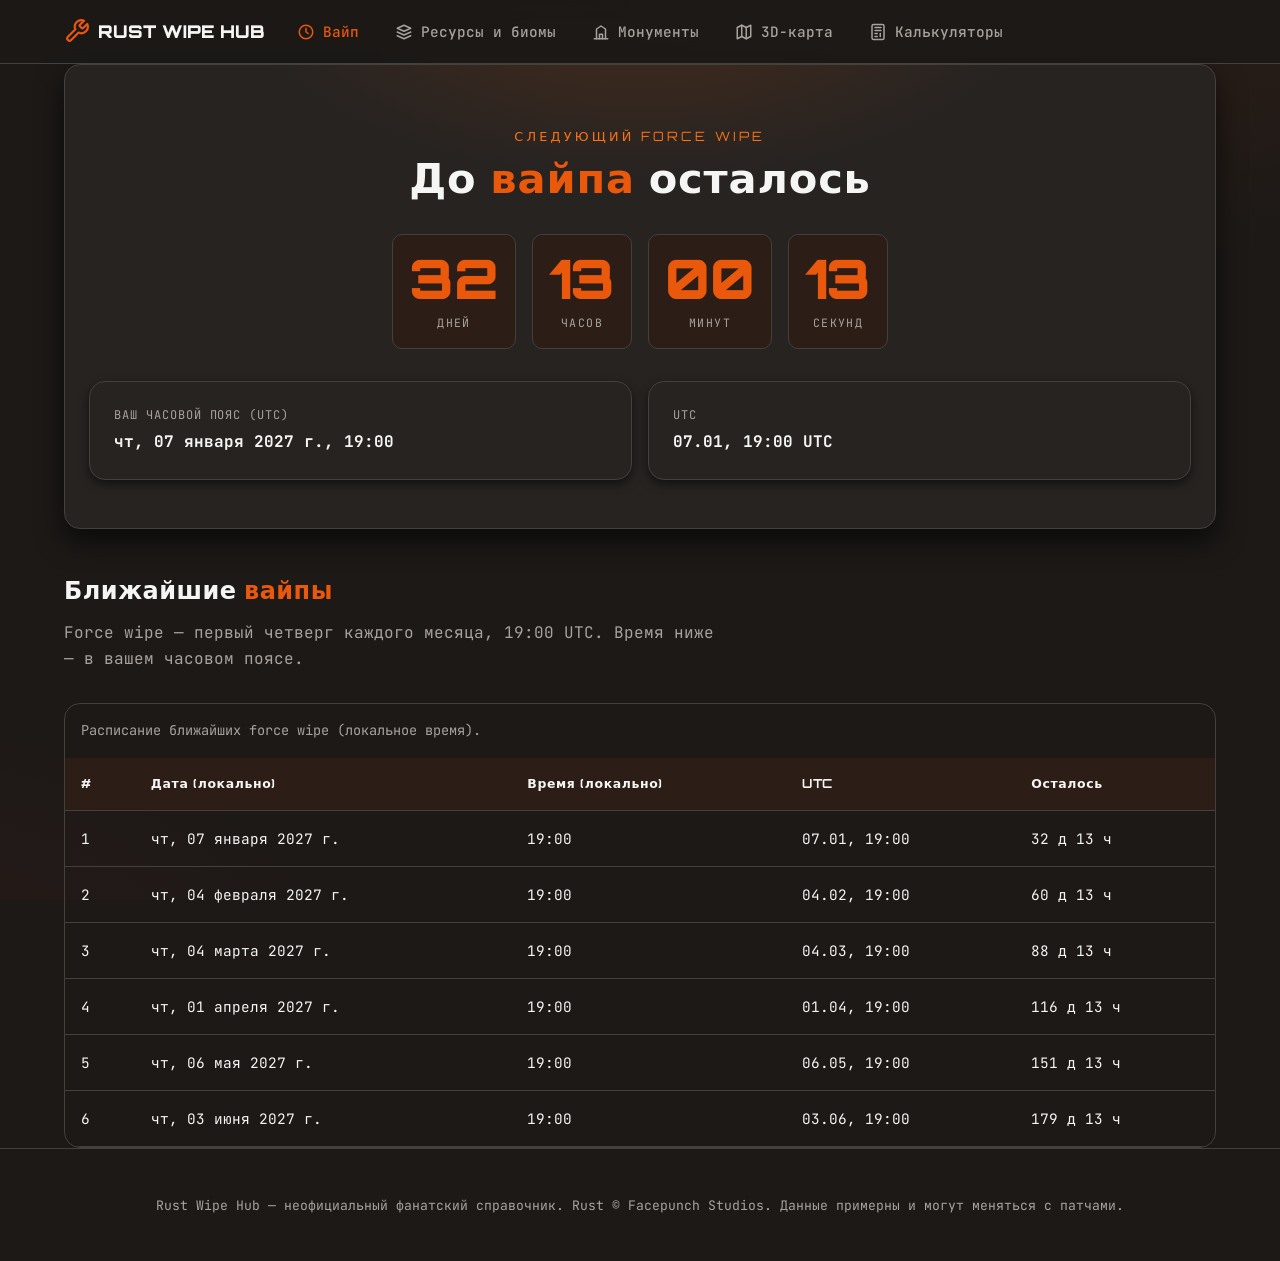
==== index.html @ 8399418b "Add Rust Wipe Hub: tabbed static site (countdown, guides, 3D map, calculators) - Design system gener" ====
<!DOCTYPE html>
<html lang="ru">
<head>
  <meta charset="UTF-8" />
  <!-- Адаптивность: масштаб не отключаем (a11y) -->
  <meta name="viewport" content="width=device-width, initial-scale=1" />
  <title>Rust Wipe Hub — счётчик вайпа, монументы, 3D-карта, калькуляторы</title>
  <meta name="description" content="Хаб по Rust: живой счётчик до force wipe (первый четверг месяца, 19:00 UTC), гайды по биомам и ресурсам, монументы, 3D-карта острова и калькуляторы рейда/апкипа." />

  <link rel="stylesheet" href="style.css" />

  <!-- Three.js для 3D-карты (модульная сборка через importmap) -->
  <script type="importmap">
  {
    "imports": {
      "three": "https://unpkg.com/three@0.160.0/build/three.module.js",
      "three/addons/": "https://unpkg.com/three@0.160.0/examples/jsm/"
    }
  }
  </script>
</head>
<body>
  <!-- Ссылка для клавиатуры: пропустить навигацию -->
  <a class="skip-link" href="#main">Перейти к контенту</a>

  <!-- ============ ШАПКА / ВКЛАДКИ ============ -->
  <header class="nav">
    <div class="container nav__inner">
      <div class="brand">
        <!-- Иконка (inline SVG, не эмодзи): «шестерёнка/наковальня» индустриальный акцент -->
        <svg class="brand__mark" width="26" height="26" viewBox="0 0 24 24" fill="none"
             stroke="currentColor" stroke-width="2" stroke-linecap="round" stroke-linejoin="round" aria-hidden="true">
          <path d="M14.7 6.3a1 1 0 0 0 0 1.4l1.6 1.6a1 1 0 0 0 1.4 0l3.77-3.77a6 6 0 0 1-7.94 7.94l-6.91 6.91a2.12 2.12 0 0 1-3-3l6.91-6.91a6 6 0 0 1 7.94-7.94l-3.76 3.76z"/>
        </svg>
        <span>RUST&nbsp;WIPE&nbsp;HUB</span>
      </div>

      <!-- Вкладки (роль tablist). Активная подсвечивается rust-цветом -->
      <nav aria-label="Основная навигация">
        <ul class="tabs" role="tablist" id="tablist">
          <li role="presentation">
            <button class="tab" role="tab" id="tab-home" aria-controls="panel-home" aria-selected="true" data-tab="home">
              <svg viewBox="0 0 24 24" fill="none" stroke="currentColor" stroke-width="2" stroke-linecap="round" stroke-linejoin="round" aria-hidden="true"><circle cx="12" cy="12" r="9"/><path d="M12 7v5l3 2"/></svg>
              Вайп
            </button>
          </li>
          <li role="presentation">
            <button class="tab" role="tab" id="tab-resources" aria-controls="panel-resources" aria-selected="false" data-tab="resources" tabindex="-1">
              <svg viewBox="0 0 24 24" fill="none" stroke="currentColor" stroke-width="2" stroke-linecap="round" stroke-linejoin="round" aria-hidden="true"><path d="M3 7l9-4 9 4-9 4-9-4z"/><path d="M3 12l9 4 9-4"/><path d="M3 17l9 4 9-4"/></svg>
              Ресурсы и биомы
            </button>
          </li>
          <li role="presentation">
            <button class="tab" role="tab" id="tab-monuments" aria-controls="panel-monuments" aria-selected="false" data-tab="monuments" tabindex="-1">
              <svg viewBox="0 0 24 24" fill="none" stroke="currentColor" stroke-width="2" stroke-linecap="round" stroke-linejoin="round" aria-hidden="true"><path d="M3 21h18"/><path d="M6 21V8l6-4 6 4v13"/><path d="M10 21v-6h4v6"/></svg>
              Монументы
            </button>
          </li>
          <li role="presentation">
            <button class="tab" role="tab" id="tab-map" aria-controls="panel-map" aria-selected="false" data-tab="map" tabindex="-1">
              <svg viewBox="0 0 24 24" fill="none" stroke="currentColor" stroke-width="2" stroke-linecap="round" stroke-linejoin="round" aria-hidden="true"><path d="M9 3 3 6v15l6-3 6 3 6-3V3l-6 3-6-3z"/><path d="M9 3v15"/><path d="M15 6v15"/></svg>
              3D-карта
            </button>
          </li>
          <li role="presentation">
            <button class="tab" role="tab" id="tab-calc" aria-controls="panel-calc" aria-selected="false" data-tab="calc" tabindex="-1">
              <svg viewBox="0 0 24 24" fill="none" stroke="currentColor" stroke-width="2" stroke-linecap="round" stroke-linejoin="round" aria-hidden="true"><rect x="4" y="2" width="16" height="20" rx="2"/><path d="M8 6h8M8 10h8M8 14h3M8 18h3M15 14v4"/></svg>
              Калькуляторы
            </button>
          </li>
        </ul>
      </nav>
    </div>
  </header>

  <main id="main" class="container">

    <!-- ============ 1. ГЛАВНАЯ: СЧЁТЧИК ДО FORCE WIPE ============ -->
    <section class="panel is-active" id="panel-home" role="tabpanel" aria-labelledby="tab-home" tabindex="0">
      <div class="hero" id="hero">
        <p class="hero__eyebrow">Следующий Force Wipe</p>
        <h1 class="hero__title">До <span class="accent">вайпа</span> осталось</h1>

        <!-- Живой таймер: дни/часы/минуты/секунды -->
        <div class="countdown tabular" role="timer" aria-live="off" id="countdown">
          <div class="count-unit"><div class="count-unit__num" id="cd-days">--</div><div class="count-unit__label">дней</div></div>
          <div class="count-unit"><div class="count-unit__num" id="cd-hours">--</div><div class="count-unit__label">часов</div></div>
          <div class="count-unit"><div class="count-unit__num" id="cd-mins">--</div><div class="count-unit__label">минут</div></div>
          <div class="count-unit"><div class="count-unit__num" id="cd-secs">--</div><div class="count-unit__label">секунд</div></div>
        </div>

        <!-- Состояние «вайп идёт» -->
        <div class="wipe-live" id="wipe-live">WIPE IS LIVE</div>

        <!-- Дата следующего вайпа: локально + UTC -->
        <div class="wipe-meta">
          <div class="card">
            <div class="k">Ваш часовой пояс <span id="tz-name"></span></div>
            <div class="v" id="wipe-local">—</div>
          </div>
          <div class="card">
            <div class="k">UTC</div>
            <div class="v tabular" id="wipe-utc">—</div>
          </div>
        </div>
      </div>

      <!-- Таблица ближайших 6 вайпов -->
      <div class="panel__head" style="margin-top: var(--space-2xl)">
        <h2>Ближайшие <span class="accent">вайпы</span></h2>
        <p class="panel__lead">Force wipe — первый четверг каждого месяца, 19:00 UTC. Время ниже — в вашем часовом поясе.</p>
      </div>
      <div class="table-wrap">
        <table>
          <caption>Расписание ближайших force wipe (локальное время).</caption>
          <thead>
            <tr><th scope="col">#</th><th scope="col">Дата (локально)</th><th scope="col">Время (локально)</th><th scope="col">UTC</th><th scope="col">Осталось</th></tr>
          </thead>
          <tbody id="wipe-table"><!-- заполняется из script.js --></tbody>
        </table>
      </div>
    </section>

    <!-- ============ 2. РЕСУРСЫ И БИОМЫ ============ -->
    <section class="panel" id="panel-resources" role="tabpanel" aria-labelledby="tab-resources" tabindex="0" hidden>
      <div class="panel__head">
        <h2>Ресурсы и <span class="accent">биомы</span></h2>
        <p class="panel__lead">Где что фармить и чем отличаются биомы. Руда (камень/металл/сера) есть во всех биомах — разница в климате, еде и опасностях.</p>
      </div>

      <div class="disclaimer" role="note">
        <svg width="18" height="18" viewBox="0 0 24 24" fill="none" stroke="currentColor" stroke-width="2" stroke-linecap="round" stroke-linejoin="round" aria-hidden="true"><circle cx="12" cy="12" r="10"/><path d="M12 8v5M12 16h.01"/></svg>
        <span>Игровые данные вынесены в <code>data.js</code> — их легко проверить и поправить в одном месте.</span>
      </div>

      <h3>Биомы</h3>
      <div class="grid grid--auto" id="biomes-grid"><!-- карточки биомов --></div>

      <h3 style="margin-top: var(--space-2xl)">Ресурсы: где искать</h3>
      <div class="table-wrap">
        <table>
          <caption>Ключевые ресурсы и способы добычи.</caption>
          <thead>
            <tr><th scope="col">Ресурс</th><th scope="col">Как добыть</th><th scope="col">Где искать</th><th scope="col">Совет</th></tr>
          </thead>
          <tbody id="resources-table"></tbody>
        </table>
      </div>
    </section>

    <!-- ============ 3. МОНУМЕНТЫ ============ -->
    <section class="panel" id="panel-monuments" role="tabpanel" aria-labelledby="tab-monuments" tabindex="0" hidden>
      <div class="panel__head">
        <h2><span class="accent">Монументы</span></h2>
        <p class="panel__lead">Уровень сложности, радиация, нужные карты доступа и лут. Фильтруйте по сложности.</p>
      </div>

      <!-- Фильтр по сложности (tier) -->
      <div class="filter" role="group" aria-label="Фильтр монументов по сложности" style="display:flex; gap:var(--space-sm); flex-wrap:wrap; margin-bottom:var(--space-lg)">
        <button class="btn btn-ghost" data-tier="all" aria-pressed="true">Все</button>
        <button class="btn btn-ghost" data-tier="0" aria-pressed="false">Сейф-зоны</button>
        <button class="btn btn-ghost" data-tier="1" aria-pressed="false">Tier 1 · зелёные</button>
        <button class="btn btn-ghost" data-tier="2" aria-pressed="false">Tier 2 · синие</button>
        <button class="btn btn-ghost" data-tier="3" aria-pressed="false">Tier 3 · красные</button>
      </div>

      <div class="grid grid--auto" id="monuments-grid"></div>
    </section>

    <!-- ============ 4. 3D-КАРТА ============ -->
    <section class="panel" id="panel-map" role="tabpanel" aria-labelledby="tab-map" tabindex="0" hidden>
      <div class="panel__head">
        <h2>3D-<span class="accent">карта</span> острова</h2>
        <p class="panel__lead">Стилизованный 3D-рельеф. Вращайте мышью/пальцем, зум колесом/щипком (OrbitControls). Это визуальная заглушка — ниже описано, как подключить реальную карту по сиду.</p>
      </div>

      <div class="map-stage" id="map-stage">
        <!-- Fallback, если WebGL недоступен -->
        <div class="map-fallback" id="map-fallback">
          <div>
            <p><strong>3D-карта недоступна.</strong></p>
            <p>Ваш браузер не поддерживает WebGL или он отключён.</p>
          </div>
        </div>
        <div class="map-hint" id="map-hint">Загрузка 3D-сцены…</div>
      </div>
    </section>

    <!-- ============ 5. КАЛЬКУЛЯТОРЫ ============ -->
    <section class="panel" id="panel-calc" role="tabpanel" aria-labelledby="tab-calc" tabindex="0" hidden>
      <div class="panel__head">
        <h2><span class="accent">Калькуляторы</span></h2>
        <p class="panel__lead">Рейд (сера/взрывчатка на постройки) и апкип (расход ресурсов на Tool Cupboard). Данные редактируются в объекте внутри <code>script.js</code>.</p>
      </div>

      <div class="disclaimer" role="note">
        <svg width="18" height="18" viewBox="0 0 24 24" fill="none" stroke="currentColor" stroke-width="2" stroke-linecap="round" stroke-linejoin="round" aria-hidden="true"><circle cx="12" cy="12" r="10"/><path d="M12 8v5M12 16h.01"/></svg>
        <span>Цифры расхода — примерные (баланс Rust меняется). Проверьте перед вайпом и поправьте объект <code>RAID_DATA</code> / <code>UPKEEP_DATA</code>.</span>
      </div>

      <div class="grid grid--2">
        <!-- Калькулятор рейда -->
        <div class="card">
          <h3>Калькулятор рейда</h3>
          <div class="field">
            <label for="raid-target">Что ломаем</label>
            <select class="input" id="raid-target"></select>
            <span class="hint" id="raid-hp"></span>
          </div>
          <div class="field">
            <label for="raid-tool">Чем</label>
            <select class="input" id="raid-tool"></select>
          </div>
          <div class="field">
            <label for="raid-count">Сколько объектов</label>
            <input class="input tabular" id="raid-count" type="number" inputmode="numeric" min="1" value="1" />
          </div>
          <div class="calc-result" id="raid-result" aria-live="polite"></div>
        </div>

        <!-- Калькулятор апкипа -->
        <div class="card">
          <h3>Калькулятор апкипа (в сутки)</h3>
          <p class="hint" style="margin-top:0">Укажите, из чего построена база (кол-во «квадратов» стен/фундамента по материалу). Апкип — примерный расход в сутки на TC.</p>
          <div class="field">
            <label for="up-material">Материал</label>
            <select class="input" id="up-material"></select>
          </div>
          <div class="field">
            <label for="up-blocks">Кол-во построек (building blocks)</label>
            <input class="input tabular" id="up-blocks" type="number" inputmode="numeric" min="1" value="20" />
          </div>
          <div class="calc-result" id="up-result" aria-live="polite"></div>
        </div>
      </div>
    </section>

  </main>

  <footer class="footer">
    <div class="container">
      <p>Rust Wipe Hub — неофициальный фанатский справочник. Rust © Facepunch Studios. Данные примерны и могут меняться с патчами.</p>
    </div>
  </footer>

  <!-- Данные ПЕРЕД логикой -->
  <script src="data.js"></script>
  <!-- Логика приложения (модуль — нужен для import Three.js) -->
  <script type="module" src="script.js"></script>
</body>
</html>
---- style.css ----
/* =============================================================================
   style.css — Rust Wipe Hub
   -----------------------------------------------------------------------------
   Дизайн-токены строго по design-system/rust-wipe-hub/MASTER.md.
   Никаких «сырых» hex в разметке — только переменные ниже.
   Палитра: «Operation orange on dark» (тёплый уголь + рыжая ржавчина + огонь).
============================================================================= */

/* Шрифты: Orbitron (заголовки/HUD) + JetBrains Mono (текст/данные/таймеры) */
@import url('https://fonts.googleapis.com/css2?family=JetBrains+Mono:wght@400;500;700&family=Orbitron:wght@700;900&display=swap');

/* ---------- ТОКЕНЫ (единый источник правды) ---------- */
:root {
  /* Цвета — основа */
  --color-primary:       #EA580C; /* рыжая ржавчина */
  --color-primary-hover: #C2410C;
  --color-on-primary:    #FFFFFF;
  --color-secondary:     #F97316; /* тлеющий оранжевый */
  --color-accent:        #DC2626; /* огонь/опасность (рейд, вайп) */

  --color-bg:            #1C1917; /* тёплый почти-чёрный */
  --color-surface:       #262321; /* карточки/панели */
  --color-surface-2:     #2E2A27; /* приподнятая поверхность/hover */
  --color-fg:            #F5F5F4; /* основной текст (~15:1) */
  --color-muted:         #2C1E16; /* тёплая подложка */
  --color-fg-muted:      #A8A29E; /* вторичный текст (~5:1) */
  --color-border:        #44403C; /* видимая граница в тёмной теме */
  --color-ring:          #F97316; /* фокус */
  --color-destructive:   #DC2626;

  /* Семантические цвета уровней (карты доступа / радиация) —
     смысл ВСЕГДА дублируется текстом/иконкой, не только цветом */
  --color-tier-green: #22C55E; /* зелёная карта / tier 1 / безопасно */
  --color-tier-blue:  #3B82F6; /* синяя карта / tier 2 */
  --color-tier-red:   #EF4444; /* красная карта / tier 3 / высокая радиация */
  --color-tier-safe:  #A8A29E; /* сейф-зона / нейтрально */

  /* Отступы (ритм 4/8px) */
  --space-xs: 4px;
  --space-sm: 8px;
  --space-md: 16px;
  --space-lg: 24px;
  --space-xl: 32px;
  --space-2xl: 48px;
  --space-3xl: 64px;

  /* Радиусы */
  --radius-sm: 6px;
  --radius-md: 10px;
  --radius-lg: 16px;

  /* Тени (глубже альфа под тёмную тему) */
  --shadow-sm: 0 1px 2px rgba(0,0,0,0.4);
  --shadow-md: 0 4px 10px rgba(0,0,0,0.5);
  --shadow-lg: 0 12px 28px rgba(0,0,0,0.6);
  --shadow-glow: 0 0 0 1px rgba(234,88,12,0.4), 0 8px 24px rgba(234,88,12,0.15);

  /* Типографика */
  --font-display: 'Orbitron', system-ui, sans-serif;
  --font-body: 'JetBrains Mono', ui-monospace, 'SFMono-Regular', monospace;

  /* Высота фиксированной шапки — для отступов якорей/контента */
  --nav-h: 64px;
}

/* ---------- БАЗА ---------- */
*, *::before, *::after { box-sizing: border-box; }

html { scroll-behavior: smooth; }

body {
  margin: 0;
  background: var(--color-bg);
  /* лёгкая индустриальная текстура — радиальные «искры» ржавчины */
  background-image:
    radial-gradient(1200px 600px at 80% -10%, rgba(234,88,12,0.10), transparent 60%),
    radial-gradient(900px 500px at -10% 110%, rgba(220,38,38,0.06), transparent 60%);
  background-attachment: fixed;
  color: var(--color-fg);
  font-family: var(--font-body);
  font-size: 16px;
  line-height: 1.6;
  -webkit-font-smoothing: antialiased;
}

h1, h2, h3, .display {
  font-family: var(--font-display);
  letter-spacing: 0.02em;
  line-height: 1.15;
  margin: 0 0 var(--space-md);
}

a { color: var(--color-secondary); text-decoration: none; }
a:hover { text-decoration: underline; }

/* Цифры-моноширинные для таблиц/таймеров (без «дёрганья» раскладки) */
.tabular { font-variant-numeric: tabular-nums; }

/* Служебное: скрыто визуально, доступно скринридеру */
.sr-only {
  position: absolute; width: 1px; height: 1px; padding: 0; margin: -1px;
  overflow: hidden; clip: rect(0,0,0,0); white-space: nowrap; border: 0;
}

/* Ссылка «перейти к контенту» для клавиатуры */
.skip-link {
  position: absolute; left: var(--space-md); top: -60px;
  background: var(--color-primary); color: var(--color-on-primary);
  padding: var(--space-sm) var(--space-md); border-radius: var(--radius-md);
  z-index: 1000; transition: top 150ms ease;
}
.skip-link:focus { top: var(--space-md); }

/* Единый видимый фокус для клавиатуры */
:focus-visible {
  outline: 3px solid var(--color-ring);
  outline-offset: 2px;
  border-radius: var(--radius-sm);
}

/* ---------- КОНТЕЙНЕР ---------- */
.container {
  width: 100%;
  max-width: 1200px;
  margin: 0 auto;
  padding: 0 var(--space-lg);
}

/* ---------- ШАПКА / ВКЛАДКИ ---------- */
.nav {
  position: sticky; top: 0; z-index: 40;
  height: var(--nav-h);
  background: rgba(28,25,23,0.85);
  backdrop-filter: blur(10px);
  border-bottom: 1px solid var(--color-border);
}
.nav__inner {
  height: 100%;
  display: flex; align-items: center; gap: var(--space-md);
  justify-content: space-between;
}
.brand {
  display: flex; align-items: center; gap: var(--space-sm);
  font-family: var(--font-display); font-weight: 900;
  font-size: 1.1rem; color: var(--color-fg); white-space: nowrap;
  flex: 0 0 auto; /* бренд не сжимается */
}
/* Обёртка навигации должна уметь сжиматься, иначе список вкладок распирает страницу */
.nav__inner > nav { min-width: 0; flex: 1 1 auto; }
.brand__mark { color: var(--color-primary); flex: 0 0 auto; }

/* Список вкладок */
.tabs {
  display: flex; align-items: center; gap: var(--space-xs);
  list-style: none; margin: 0; padding: 0;
  overflow-x: auto; /* на узких экранах горизонтальная прокрутка ВКЛАДОК (не контента) */
  scrollbar-width: thin;
}
.tab {
  appearance: none; background: transparent; border: 0;
  color: var(--color-fg-muted);
  font-family: var(--font-body); font-weight: 500; font-size: 0.9rem;
  padding: var(--space-sm) var(--space-md);
  border-radius: var(--radius-md);
  cursor: pointer; white-space: nowrap;
  display: inline-flex; align-items: center; gap: var(--space-sm);
  min-height: 44px; /* touch target */
  transition: color 200ms ease, background 200ms ease;
  position: relative;
}
.tab:hover { color: var(--color-fg); background: var(--color-surface); }
.tab[aria-selected="true"] { color: var(--color-primary); }
.tab[aria-selected="true"]::after {
  content: ""; position: absolute; left: var(--space-md); right: var(--space-md);
  bottom: -2px; height: 2px; background: var(--color-primary); border-radius: 2px;
}
.tab svg { width: 18px; height: 18px; flex: 0 0 auto; }

/* Мобильная кнопка-«бургер» скрыта на десктопе */
.nav__toggle { display: none; }

/* ---------- СЕКЦИИ / ВКЛАДКИ-КОНТЕНТ ---------- */
main { padding: var(--space-2xl) 0 var(--space-3xl); }
.panel { display: none; animation: fade-in 250ms ease both; }
.panel.is-active { display: block; }
.panel__head { margin-bottom: var(--space-xl); }
.panel__head h2 { color: var(--color-fg); }
.panel__head h2 .accent { color: var(--color-primary); }
.panel__lead { color: var(--color-fg-muted); max-width: 65ch; margin: 0; }

@keyframes fade-in { from { opacity: 0; transform: translateY(8px); } to { opacity: 1; transform: none; } }

/* ---------- КАРТОЧКИ ---------- */
.card {
  background: var(--color-surface);
  border: 1px solid var(--color-border);
  border-radius: var(--radius-lg);
  padding: var(--space-lg);
  box-shadow: var(--shadow-md);
  transition: border-color 200ms ease, box-shadow 200ms ease;
}
.card:hover { border-color: var(--color-primary); box-shadow: var(--shadow-lg); }

.grid { display: grid; gap: var(--space-lg); }
.grid--2 { grid-template-columns: repeat(2, 1fr); }
.grid--3 { grid-template-columns: repeat(3, 1fr); }
.grid--auto { grid-template-columns: repeat(auto-fill, minmax(280px, 1fr)); }

/* ---------- КНОПКИ ---------- */
.btn {
  appearance: none; cursor: pointer;
  font-family: var(--font-body); font-weight: 700; font-size: 0.95rem;
  padding: 12px 24px; border-radius: var(--radius-md);
  border: 1px solid transparent; min-height: 44px;
  display: inline-flex; align-items: center; gap: var(--space-sm);
  transition: background 200ms ease, box-shadow 200ms ease, border-color 200ms ease, color 200ms ease;
}
.btn-primary { background: var(--color-primary); color: var(--color-on-primary); }
.btn-primary:hover { background: var(--color-primary-hover); box-shadow: var(--shadow-glow); }
.btn-ghost { background: transparent; color: var(--color-fg); border-color: var(--color-border); }
.btn-ghost:hover { border-color: var(--color-primary); color: var(--color-primary); }
.btn[aria-pressed="true"] { background: var(--color-primary); color: var(--color-on-primary); border-color: var(--color-primary); }

/* ---------- ЗНАЧКИ (badges) ---------- */
.badge {
  display: inline-flex; align-items: center; gap: 6px;
  font-size: 0.72rem; font-weight: 700; letter-spacing: 0.03em;
  padding: 4px 10px; border-radius: 999px;
  border: 1px solid var(--color-border); color: var(--color-fg);
  background: var(--color-muted); white-space: nowrap;
}
.badge .dot { width: 8px; height: 8px; border-radius: 50%; flex: 0 0 auto; }
.badge--green { border-color: var(--color-tier-green); }
.badge--green .dot { background: var(--color-tier-green); }
.badge--blue  { border-color: var(--color-tier-blue); }
.badge--blue  .dot { background: var(--color-tier-blue); }
.badge--red   { border-color: var(--color-tier-red); }
.badge--red   .dot { background: var(--color-tier-red); }
.badge--safe  { border-color: var(--color-tier-safe); }
.badge--safe  .dot { background: var(--color-tier-safe); }

/* ---------- ТАБЛИЦЫ ---------- */
.table-wrap { overflow-x: auto; border: 1px solid var(--color-border); border-radius: var(--radius-lg); }
table { width: 100%; border-collapse: collapse; min-width: 520px; }
caption { text-align: left; color: var(--color-fg-muted); padding: var(--space-md); font-size: 0.85rem; }
th, td { text-align: left; padding: var(--space-md); border-bottom: 1px solid var(--color-border); font-size: 0.9rem; }
thead th { background: var(--color-muted); color: var(--color-fg); position: sticky; top: 0; font-family: var(--font-display); font-size: 0.78rem; letter-spacing: 0.05em; }
tbody tr:hover { background: var(--color-surface-2); }
td strong { color: var(--color-fg); }

/* ---------- ГЛАВНАЯ: ТАЙМЕР ---------- */
.hero {
  text-align: center;
  padding: var(--space-2xl) var(--space-lg);
  border: 1px solid var(--color-border);
  border-radius: var(--radius-lg);
  background:
    radial-gradient(600px 300px at 50% -20%, rgba(234,88,12,0.18), transparent 70%),
    var(--color-surface);
  box-shadow: var(--shadow-lg);
}
.hero__eyebrow {
  color: var(--color-secondary); font-family: var(--font-display);
  font-size: 0.8rem; letter-spacing: 0.25em; text-transform: uppercase;
  margin-bottom: var(--space-sm);
}
.hero__title { font-size: clamp(1.6rem, 4vw, 2.6rem); color: var(--color-fg); }
.hero__title .accent { color: var(--color-primary); }

.countdown {
  display: flex; justify-content: center; gap: var(--space-md);
  flex-wrap: wrap; margin: var(--space-xl) 0;
}
.count-unit {
  min-width: 96px;
  background: var(--color-muted);
  border: 1px solid var(--color-border);
  border-radius: var(--radius-md);
  padding: var(--space-md);
}
.count-unit__num {
  font-family: var(--font-display); font-weight: 900;
  font-size: clamp(2rem, 7vw, 3.4rem); color: var(--color-primary);
  line-height: 1;
}
.count-unit__label {
  color: var(--color-fg-muted); font-size: 0.72rem;
  letter-spacing: 0.12em; text-transform: uppercase; margin-top: var(--space-sm);
}

/* Состояние «ВАЙП ИДЁТ» */
.hero.is-live { border-color: var(--color-accent); }
.wipe-live {
  display: none;
  font-family: var(--font-display); font-weight: 900;
  font-size: clamp(1.8rem, 6vw, 3rem);
  color: var(--color-accent);
  margin: var(--space-xl) 0;
  animation: pulse 1.2s ease-in-out infinite;
}
.hero.is-live .wipe-live { display: block; }
.hero.is-live .countdown { display: none; }
@keyframes pulse { 0%,100% { opacity: 1; } 50% { opacity: 0.45; } }

.wipe-meta {
  display: grid; grid-template-columns: repeat(2, 1fr);
  gap: var(--space-md); margin-top: var(--space-lg);
}
.wipe-meta .card { text-align: left; }
.wipe-meta .k { color: var(--color-fg-muted); font-size: 0.75rem; letter-spacing: 0.08em; text-transform: uppercase; }
.wipe-meta .v { color: var(--color-fg); font-weight: 700; margin-top: var(--space-xs); }

/* ---------- 3D-КАРТА ---------- */
.map-stage {
  position: relative;
  width: 100%; height: 520px;
  border: 1px solid var(--color-border);
  border-radius: var(--radius-lg);
  overflow: hidden;
  background: var(--color-surface);
}
.map-stage canvas { display: block; width: 100%; height: 100%; }
.map-hint {
  position: absolute; left: var(--space-md); bottom: var(--space-md);
  background: rgba(28,25,23,0.8); border: 1px solid var(--color-border);
  color: var(--color-fg-muted); font-size: 0.78rem;
  padding: var(--space-sm) var(--space-md); border-radius: var(--radius-md);
  backdrop-filter: blur(6px); max-width: 60%;
}
.map-fallback {
  position: absolute; inset: 0; display: none;
  align-items: center; justify-content: center; text-align: center;
  padding: var(--space-xl); color: var(--color-fg-muted);
}
.map-stage.is-fallback .map-fallback { display: flex; }

/* ---------- ФОРМЫ / КАЛЬКУЛЯТОРЫ ---------- */
.field { display: flex; flex-direction: column; gap: var(--space-sm); margin-bottom: var(--space-md); }
.field label { color: var(--color-fg); font-weight: 500; font-size: 0.9rem; }
.field .hint { color: var(--color-fg-muted); font-size: 0.78rem; }
.input, select.input {
  background: var(--color-muted); color: var(--color-fg);
  padding: 12px 16px; border: 1px solid var(--color-border);
  border-radius: var(--radius-md); font-size: 16px; font-family: var(--font-body);
  min-height: 44px; width: 100%;
}
.input:focus-visible, select.input:focus-visible {
  border-color: var(--color-primary); outline: none; box-shadow: 0 0 0 3px var(--color-ring);
}

.calc-result {
  margin-top: var(--space-md);
  background: var(--color-muted);
  border: 1px dashed var(--color-border);
  border-radius: var(--radius-md);
  padding: var(--space-md);
}
.calc-result .row { display: flex; justify-content: space-between; gap: var(--space-md); padding: 6px 0; border-bottom: 1px solid var(--color-border); }
.calc-result .row:last-child { border-bottom: 0; }
.calc-result .row .num { color: var(--color-primary); font-weight: 700; }

.disclaimer {
  display: flex; gap: var(--space-sm); align-items: flex-start;
  background: var(--color-muted); border: 1px solid var(--color-border);
  border-left: 3px solid var(--color-secondary);
  color: var(--color-fg-muted); font-size: 0.82rem;
  padding: var(--space-md); border-radius: var(--radius-md);
  margin-bottom: var(--space-lg);
}
.disclaimer svg { color: var(--color-secondary); flex: 0 0 auto; margin-top: 2px; }

/* ---------- ПОДВАЛ ---------- */
.footer {
  border-top: 1px solid var(--color-border);
  color: var(--color-fg-muted); font-size: 0.82rem;
  padding: var(--space-xl) 0; text-align: center;
}

/* ---------- АДАПТИВ ---------- */
@media (max-width: 900px) {
  .grid--3 { grid-template-columns: repeat(2, 1fr); }
}
@media (max-width: 640px) {
  .container { padding: 0 var(--space-md); }
  .grid--2, .grid--3 { grid-template-columns: 1fr; }
  .wipe-meta { grid-template-columns: 1fr; }
  main { padding: var(--space-xl) 0 var(--space-2xl); }
  .map-stage { height: 380px; }
  .map-hint { max-width: 85%; }
}

/* ---------- УВАЖЕНИЕ К prefers-reduced-motion ---------- */
@media (prefers-reduced-motion: reduce) {
  *, *::before, *::after { animation-duration: 0.001ms !important; animation-iteration-count: 1 !important; transition-duration: 0.001ms !important; scroll-behavior: auto !important; }
}
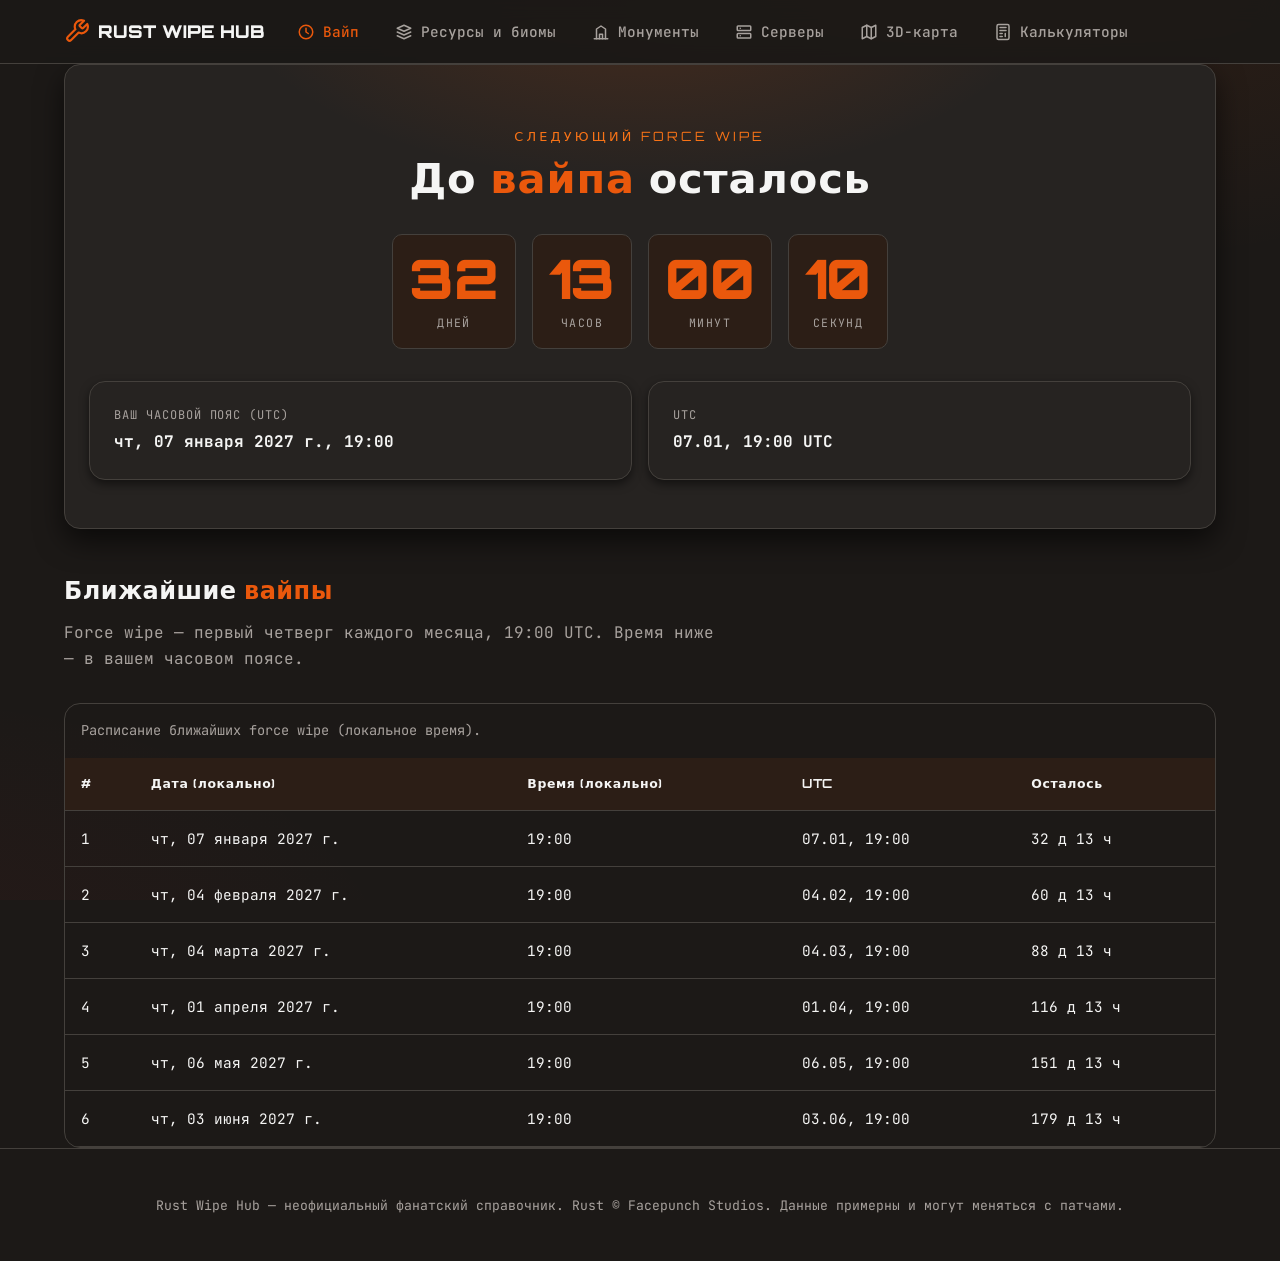
==== commit bb979e22: "Add Servers tab: Rust server types (official/community/modded, modes, group limits, wipe cadence) - " ====
--- a/index.html
+++ b/index.html
@@ -57,6 +57,12 @@
             </button>
           </li>
           <li role="presentation">
+            <button class="tab" role="tab" id="tab-servers" aria-controls="panel-servers" aria-selected="false" data-tab="servers" tabindex="-1">
+              <svg viewBox="0 0 24 24" fill="none" stroke="currentColor" stroke-width="2" stroke-linecap="round" stroke-linejoin="round" aria-hidden="true"><rect x="3" y="4" width="18" height="6" rx="1"/><rect x="3" y="14" width="18" height="6" rx="1"/><path d="M7 7h.01M7 17h.01"/></svg>
+              Серверы
+            </button>
+          </li>
+          <li role="presentation">
             <button class="tab" role="tab" id="tab-map" aria-controls="panel-map" aria-selected="false" data-tab="map" tabindex="-1">
               <svg viewBox="0 0 24 24" fill="none" stroke="currentColor" stroke-width="2" stroke-linecap="round" stroke-linejoin="round" aria-hidden="true"><path d="M9 3 3 6v15l6-3 6 3 6-3V3l-6 3-6-3z"/><path d="M9 3v15"/><path d="M15 6v15"/></svg>
               3D-карта
@@ -167,7 +173,23 @@
       <div class="grid grid--auto" id="monuments-grid"></div>
     </section>
 
-    <!-- ============ 4. 3D-КАРТА ============ -->
+    <!-- ============ 4. СЕРВЕРЫ ============ -->
+    <section class="panel" id="panel-servers" role="tabpanel" aria-labelledby="tab-servers" tabindex="0" hidden>
+      <div class="panel__head">
+        <h2>Типы <span class="accent">серверов</span> Rust</h2>
+        <p class="panel__lead">Из чего выбирать при заходе: тип сервера, режим геймплея, лимит группы и частота вайпов. При выборе всегда читай описание конкретного сервера.</p>
+      </div>
+
+      <div class="disclaimer" role="note">
+        <svg width="18" height="18" viewBox="0 0 24 24" fill="none" stroke="currentColor" stroke-width="2" stroke-linecap="round" stroke-linejoin="round" aria-hidden="true"><circle cx="12" cy="12" r="10"/><path d="M12 8v5M12 16h.01"/></svg>
+        <span>Список типов вынесен в <code>data.js</code> (объект <code>SERVERS</code>) — легко дополнить или поправить.</span>
+      </div>
+
+      <!-- Секции серверов рендерятся из data.js -->
+      <div id="servers-root"></div>
+    </section>
+
+    <!-- ============ 5. 3D-КАРТА ============ -->
     <section class="panel" id="panel-map" role="tabpanel" aria-labelledby="tab-map" tabindex="0" hidden>
       <div class="panel__head">
         <h2>3D-<span class="accent">карта</span> острова</h2>
@@ -186,7 +208,7 @@
       </div>
     </section>
 
-    <!-- ============ 5. КАЛЬКУЛЯТОРЫ ============ -->
+    <!-- ============ 6. КАЛЬКУЛЯТОРЫ ============ -->
     <section class="panel" id="panel-calc" role="tabpanel" aria-labelledby="tab-calc" tabindex="0" hidden>
       <div class="panel__head">
         <h2><span class="accent">Калькуляторы</span></h2>
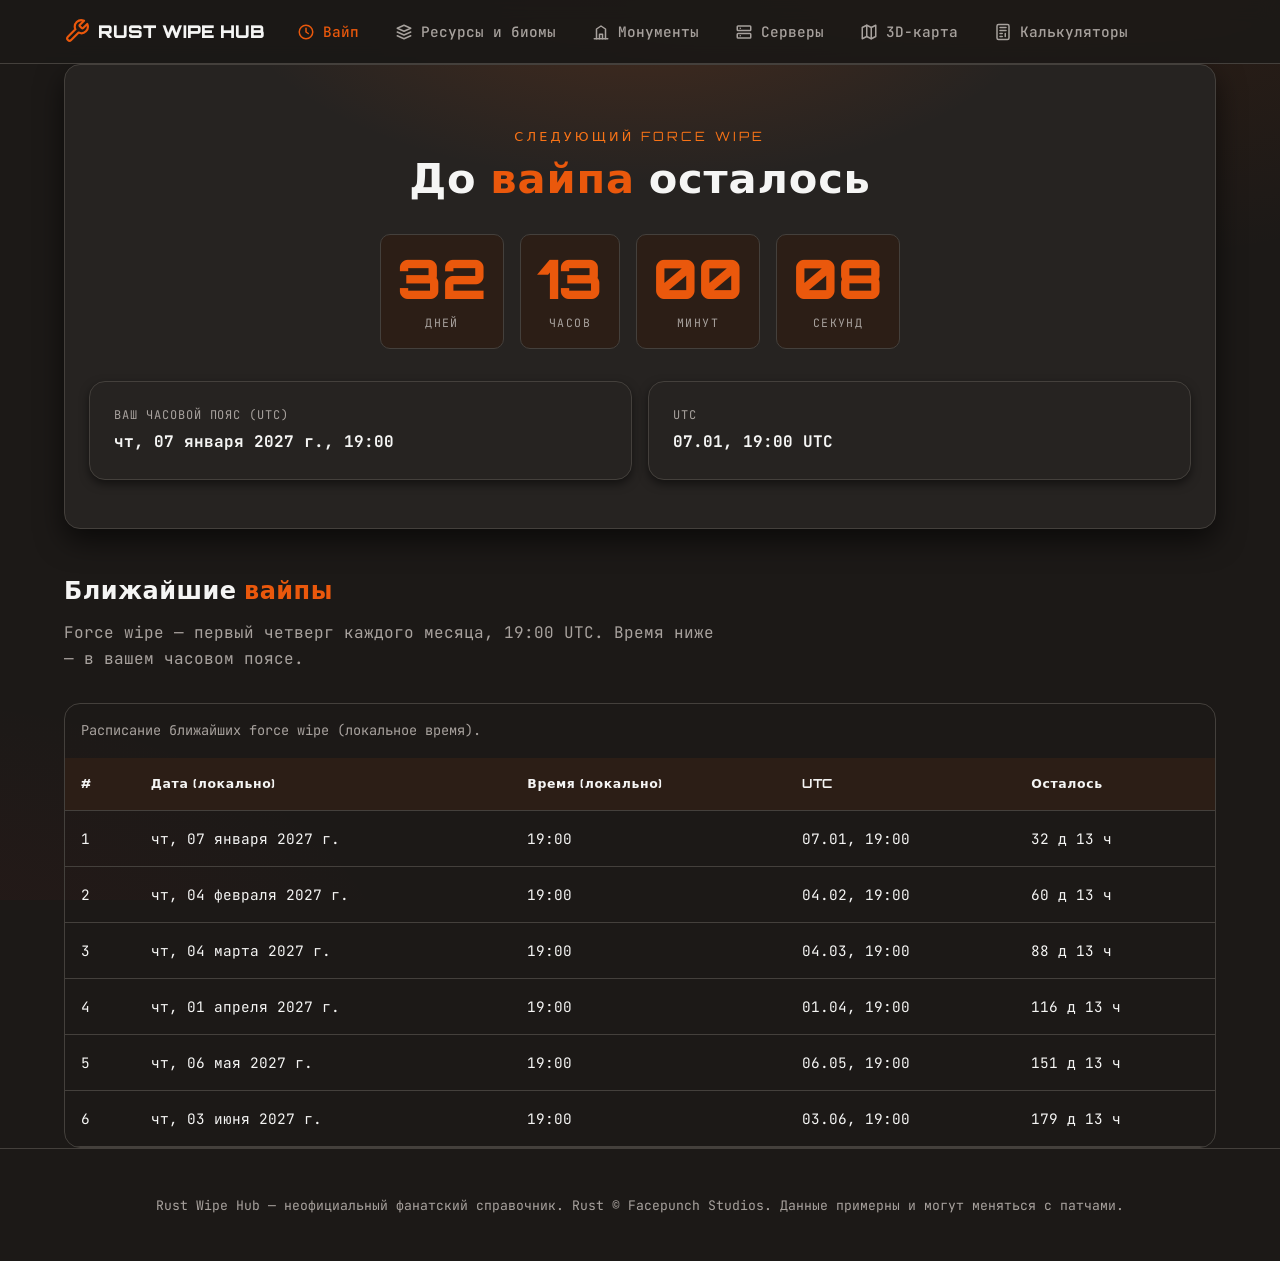
==== commit e6469b0f: "Servers tab: add live BattleMetrics server browser with filters - Live list of real online Rust serv" ====
--- a/index.html
+++ b/index.html
@@ -173,19 +173,87 @@
       <div class="grid grid--auto" id="monuments-grid"></div>
     </section>
 
-    <!-- ============ 4. СЕРВЕРЫ ============ -->
+    <!-- ============ 4. СЕРВЕРЫ (живой список) ============ -->
     <section class="panel" id="panel-servers" role="tabpanel" aria-labelledby="tab-servers" tabindex="0" hidden>
       <div class="panel__head">
-        <h2>Типы <span class="accent">серверов</span> Rust</h2>
-        <p class="panel__lead">Из чего выбирать при заходе: тип сервера, режим геймплея, лимит группы и частота вайпов. При выборе всегда читай описание конкретного сервера.</p>
+        <h2>Живой список <span class="accent">серверов</span></h2>
+        <p class="panel__lead">Реальные серверы Rust в реальном времени: население, регион, тип и дата вайпа. Данные подтягиваются из BattleMetrics при открытии вкладки.</p>
       </div>
 
       <div class="disclaimer" role="note">
         <svg width="18" height="18" viewBox="0 0 24 24" fill="none" stroke="currentColor" stroke-width="2" stroke-linecap="round" stroke-linejoin="round" aria-hidden="true"><circle cx="12" cy="12" r="10"/><path d="M12 8v5M12 16h.01"/></svg>
-        <span>Список типов вынесен в <code>data.js</code> (объект <code>SERVERS</code>) — легко дополнить или поправить.</span>
-      </div>
-
-      <!-- Секции серверов рендерятся из data.js -->
+        <span>Источник — публичный <a href="https://www.battlemetrics.com/servers/rust" target="_blank" rel="noopener">BattleMetrics API</a>. Показываются онлайн-серверы; фильтр по типу применяется к загруженной выборке (топ по игрокам).</span>
+      </div>
+
+      <!-- Фильтры живого списка -->
+      <div class="server-filters" role="group" aria-label="Фильтры списка серверов">
+        <div class="field">
+          <label for="sv-search">Поиск по названию</label>
+          <input class="input" id="sv-search" type="search" placeholder="напр. Rustafied, Duo, EU…" />
+        </div>
+        <div class="field">
+          <label for="sv-region">Регион</label>
+          <select class="input" id="sv-region">
+            <option value="">Все</option>
+            <option value="US">США (US)</option>
+            <option value="DE">Германия (DE)</option>
+            <option value="GB">Великобритания (GB)</option>
+            <option value="FR">Франция (FR)</option>
+            <option value="RU">Россия (RU)</option>
+            <option value="AU">Австралия (AU)</option>
+          </select>
+        </div>
+        <div class="field">
+          <label for="sv-type">Тип</label>
+          <select class="input" id="sv-type">
+            <option value="all">Любой</option>
+            <option value="official">Официальные</option>
+            <option value="community">Комьюнити</option>
+            <option value="modded">Модовые</option>
+          </select>
+        </div>
+        <div class="field">
+          <label for="sv-sort">Сортировка</label>
+          <select class="input" id="sv-sort">
+            <option value="-players">По игрокам</option>
+            <option value="rank">По рангу</option>
+          </select>
+        </div>
+        <div class="field" style="justify-content:flex-end">
+          <label aria-hidden="true">&nbsp;</label>
+          <button class="btn btn-primary" id="sv-refresh" type="button">Обновить</button>
+        </div>
+      </div>
+
+      <!-- Статус загрузки / ошибки (для скринридера) -->
+      <div id="sv-status" role="status" aria-live="polite" style="color:var(--color-fg-muted); margin-bottom:var(--space-md)"></div>
+
+      <div class="table-wrap">
+        <table>
+          <caption>Онлайн-серверы Rust (BattleMetrics). Клик по названию — страница сервера.</caption>
+          <thead>
+            <tr>
+              <th scope="col">#</th>
+              <th scope="col">Название</th>
+              <th scope="col">Игроки</th>
+              <th scope="col">Регион</th>
+              <th scope="col">Тип</th>
+              <th scope="col">Последний вайп</th>
+            </tr>
+          </thead>
+          <tbody id="sv-tbody"></tbody>
+        </table>
+      </div>
+
+      <!-- Справка: типы серверов (из data.js) -->
+      <div class="panel__head" style="margin-top: var(--space-3xl)">
+        <h2>Справка: <span class="accent">типы</span> серверов</h2>
+        <p class="panel__lead">Что означают тип, режим, лимит группы и частота вайпа — чтобы понимать фильтры выше.</p>
+      </div>
+      <div class="disclaimer" role="note">
+        <svg width="18" height="18" viewBox="0 0 24 24" fill="none" stroke="currentColor" stroke-width="2" stroke-linecap="round" stroke-linejoin="round" aria-hidden="true"><circle cx="12" cy="12" r="10"/><path d="M12 8v5M12 16h.01"/></svg>
+        <span>Справочник вынесен в <code>data.js</code> (объект <code>SERVERS</code>) — легко дополнить.</span>
+      </div>
       <div id="servers-root"></div>
     </section>
 
--- a/style.css
+++ b/style.css
@@ -369,6 +369,27 @@
 }
 .disclaimer svg { color: var(--color-secondary); flex: 0 0 auto; margin-top: 2px; }
 
+/* ---------- ФИЛЬТРЫ ЖИВОГО СПИСКА СЕРВЕРОВ ---------- */
+.server-filters {
+  display: grid;
+  grid-template-columns: 2fr 1fr 1fr 1fr auto;
+  gap: var(--space-md);
+  align-items: end;
+  margin-bottom: var(--space-lg);
+}
+.server-filters .field { margin-bottom: 0; }
+/* Значок «живого» статуса рядом с типом в таблице */
+.sv-name { color: var(--color-fg); font-weight: 500; }
+.sv-name:hover { color: var(--color-primary); }
+
+@media (max-width: 900px) {
+  .server-filters { grid-template-columns: 1fr 1fr; }
+  .server-filters .field:first-child { grid-column: 1 / -1; }
+}
+@media (max-width: 640px) {
+  .server-filters { grid-template-columns: 1fr; }
+}
+
 /* ---------- ПОДВАЛ ---------- */
 .footer {
   border-top: 1px solid var(--color-border);
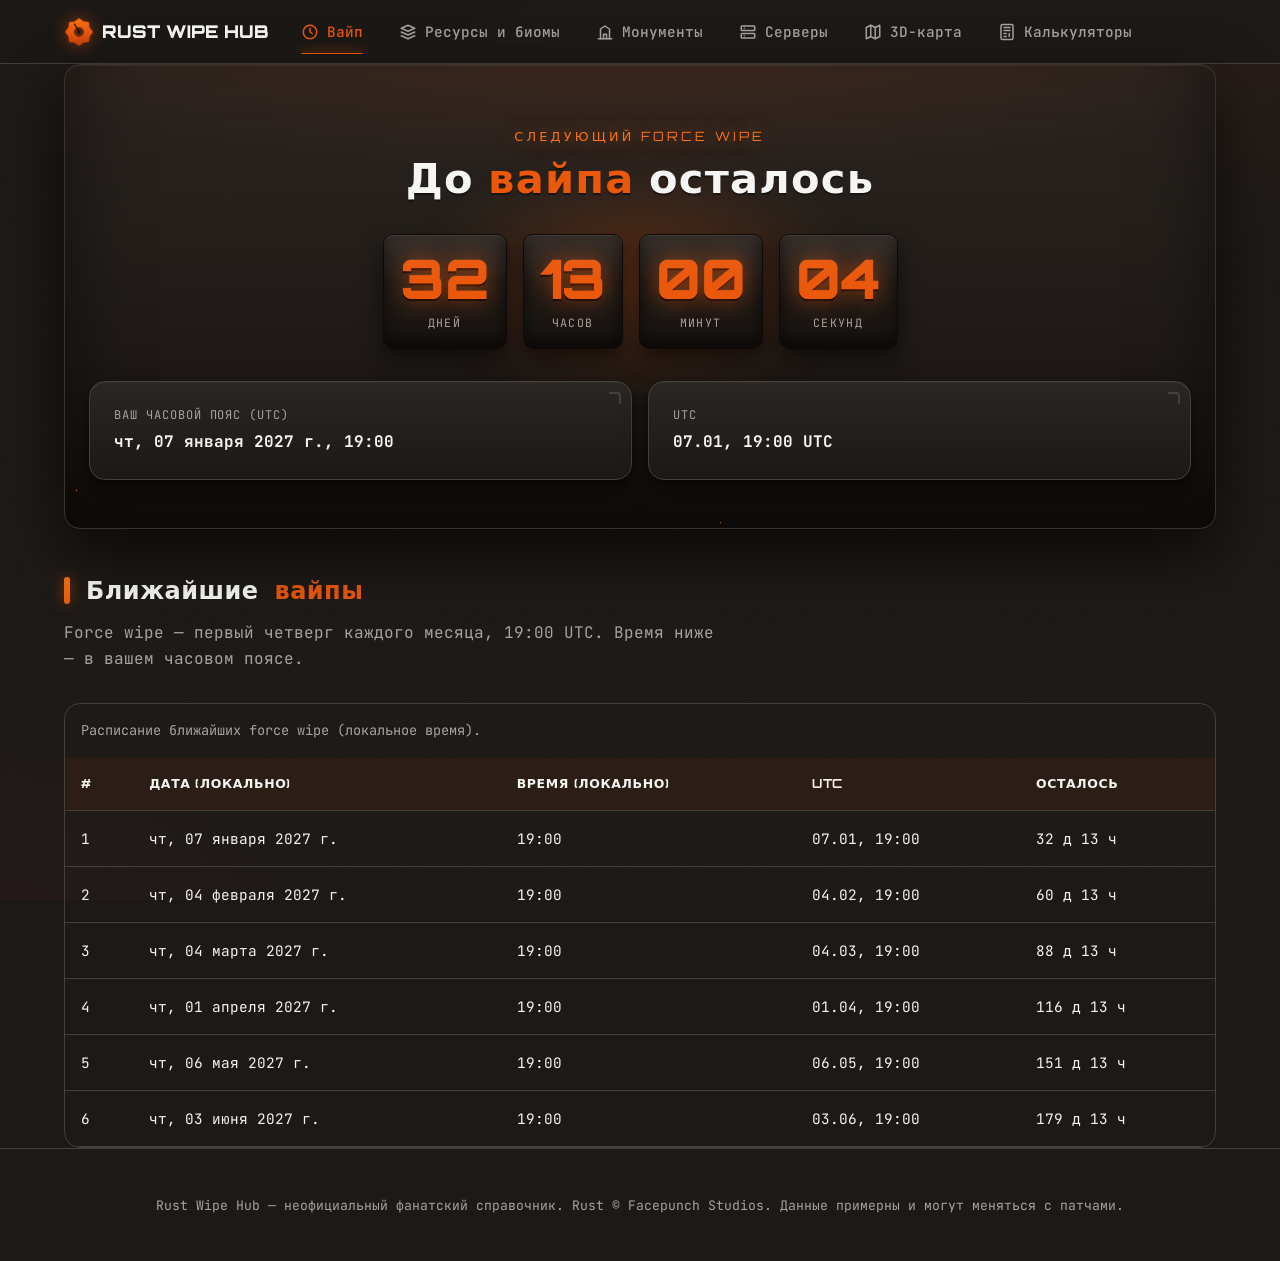
==== commit d1848e86: "Add Gemini-generated SVG logo (brand mark + favicon) - assets/logo.svg generated via Gemini text mod" ====
--- a/index.html
+++ b/index.html
@@ -7,6 +7,7 @@
   <title>Rust Wipe Hub — счётчик вайпа, монументы, 3D-карта, калькуляторы</title>
   <meta name="description" content="Хаб по Rust: живой счётчик до force wipe (первый четверг месяца, 19:00 UTC), гайды по биомам и ресурсам, монументы, 3D-карта острова и калькуляторы рейда/апкипа." />
 
+  <link rel="icon" type="image/svg+xml" href="assets/logo.svg" />
   <link rel="stylesheet" href="style.css" />
 
   <!-- Three.js для 3D-карты (модульная сборка через importmap) -->
@@ -27,11 +28,8 @@
   <header class="nav">
     <div class="container nav__inner">
       <div class="brand">
-        <!-- Иконка (inline SVG, не эмодзи): «шестерёнка/наковальня» индустриальный акцент -->
-        <svg class="brand__mark" width="26" height="26" viewBox="0 0 24 24" fill="none"
-             stroke="currentColor" stroke-width="2" stroke-linecap="round" stroke-linejoin="round" aria-hidden="true">
-          <path d="M14.7 6.3a1 1 0 0 0 0 1.4l1.6 1.6a1 1 0 0 0 1.4 0l3.77-3.77a6 6 0 0 1-7.94 7.94l-6.91 6.91a2.12 2.12 0 0 1-3-3l6.91-6.91a6 6 0 0 1 7.94-7.94l-3.76 3.76z"/>
-        </svg>
+        <!-- Логотип-эмблема (сгенерирован Gemini, SVG): шестерёнка + стрелка отсчёта -->
+        <img class="brand__mark" src="assets/logo.svg" width="30" height="30" alt="Логотип Rust Wipe Hub" />
         <span>RUST&nbsp;WIPE&nbsp;HUB</span>
       </div>
 
--- a/style.css
+++ b/style.css
@@ -410,6 +410,166 @@
   .map-hint { max-width: 85%; }
 }
 
+/* =============================================================================
+   ВИЗУАЛЬНЫЙ АПГРЕЙД (по ui-ux-pro-max: 3D/Hyperrealism + Skeuomorphism)
+   Текстуры, зерно, многослойные тени, сложные градиенты, металлик, свечение.
+   Правила идут в конце файла → усиливают/переопределяют базовые.
+============================================================================= */
+
+/* Тактильная «плёнка» зерна поверх всего фона (грануляция) */
+body::after {
+  content: ""; position: fixed; inset: 0; pointer-events: none; z-index: 1;
+  background-image: url("data:image/svg+xml,%3Csvg xmlns='http://www.w3.org/2000/svg' width='140' height='140'%3E%3Cfilter id='n'%3E%3CfeTurbulence type='fractalNoise' baseFrequency='0.85' numOctaves='2' stitchTiles='stitch'/%3E%3C/filter%3E%3Crect width='100%25' height='100%25' filter='url(%23n)'/%3E%3C/svg%3E");
+  opacity: 0.045; mix-blend-mode: overlay;
+}
+/* Контент и шапка — над зерном */
+.nav, main, .footer { position: relative; z-index: 2; }
+
+/* ---------- HERO: металл + тлеющие угли ---------- */
+.hero {
+  position: relative; overflow: hidden;
+  /* сложный градиент (много стопов) под «раскалённый металл» */
+  background:
+    radial-gradient(120% 90% at 50% -30%, rgba(249,115,22,0.22), rgba(234,88,12,0.10) 30%, transparent 60%),
+    linear-gradient(180deg, #2a2320 0%, #241f1b 35%, #1d1815 70%, #171310 100%);
+  border-color: #3a332e;
+  box-shadow:
+    inset 0 1px 0 rgba(255,255,255,0.06),
+    inset 0 -40px 80px rgba(0,0,0,0.5),
+    0 24px 60px rgba(0,0,0,0.6);
+}
+.hero > * { position: relative; z-index: 2; }
+/* Дрейфующие угли (искры) */
+.hero::before {
+  content: ""; position: absolute; inset: -20%; z-index: 1; pointer-events: none;
+  background-image:
+    radial-gradient(2px 2px at 15% 80%, rgba(249,115,22,0.9), transparent 60%),
+    radial-gradient(2px 2px at 35% 90%, rgba(234,88,12,0.8), transparent 60%),
+    radial-gradient(1.5px 1.5px at 55% 85%, rgba(251,146,60,0.9), transparent 60%),
+    radial-gradient(2px 2px at 75% 95%, rgba(234,88,12,0.7), transparent 60%),
+    radial-gradient(1.5px 1.5px at 90% 80%, rgba(249,115,22,0.8), transparent 60%),
+    radial-gradient(2px 2px at 25% 70%, rgba(251,146,60,0.7), transparent 60%),
+    radial-gradient(1.5px 1.5px at 65% 75%, rgba(234,88,12,0.8), transparent 60%);
+  filter: blur(0.3px);
+  animation: embers 9s linear infinite;
+}
+@keyframes embers {
+  from { transform: translateY(0) scale(1); opacity: 0.9; }
+  to   { transform: translateY(-60px) scale(1.05); opacity: 0.5; }
+}
+/* Пульсирующее зарево за таймером */
+.hero::after {
+  content: ""; position: absolute; left: 50%; top: 46%; z-index: 0;
+  width: 620px; height: 320px; transform: translate(-50%, -50%);
+  background: radial-gradient(closest-side, rgba(234,88,12,0.30), transparent 70%);
+  filter: blur(20px); pointer-events: none;
+  animation: forge 3.5s ease-in-out infinite;
+}
+@keyframes forge { 0%,100% { opacity: 0.55; } 50% { opacity: 1; } }
+
+.hero__eyebrow { text-shadow: 0 0 18px rgba(249,115,22,0.5); }
+.hero__title { text-shadow: 0 2px 0 rgba(0,0,0,0.4); letter-spacing: 0.03em; }
+
+/* ---------- Скеуоморфные ячейки таймера (металл + гравировка) ---------- */
+.count-unit {
+  background: linear-gradient(180deg, #2c2521 0%, #211c18 45%, #17120f 100%);
+  border: 1px solid #0d0a08;
+  box-shadow:
+    inset 0 1px 0 rgba(255,255,255,0.08),
+    inset 0 -8px 16px rgba(0,0,0,0.55),
+    0 10px 22px rgba(0,0,0,0.5);
+  position: relative; overflow: hidden;
+}
+/* верхний блик пластины */
+.count-unit::before {
+  content: ""; position: absolute; inset: 0 0 auto 0; height: 42%;
+  background: linear-gradient(180deg, rgba(255,255,255,0.05), transparent);
+  pointer-events: none;
+}
+.count-unit__num {
+  text-shadow: 0 0 22px rgba(234,88,12,0.6), 0 2px 0 #000, 0 -1px 0 rgba(255,255,255,0.05);
+}
+
+/* ---------- Карточки: металл, HUD-скобки, многослойные тени ---------- */
+.card {
+  position: relative;
+  background: linear-gradient(180deg, #2a2623 0%, #221e1b 60%, #1c1815 100%);
+  box-shadow:
+    inset 0 1px 0 rgba(255,255,255,0.04),
+    0 2px 4px rgba(0,0,0,0.3),
+    0 12px 28px rgba(0,0,0,0.45);
+  transition: transform 200ms ease, border-color 200ms ease, box-shadow 200ms ease;
+}
+/* верхняя ржавая нить (проявляется на hover) */
+.card::before {
+  content: ""; position: absolute; left: 14px; right: 14px; top: 0; height: 2px;
+  background: linear-gradient(90deg, transparent, var(--color-primary), transparent);
+  opacity: 0; transition: opacity 200ms ease; border-radius: 2px;
+}
+/* HUD-скобка в углу */
+.card::after {
+  content: ""; position: absolute; top: 10px; right: 10px; width: 12px; height: 12px;
+  border-top: 2px solid var(--color-border); border-right: 2px solid var(--color-border);
+  border-top-right-radius: 4px; transition: border-color 200ms ease;
+}
+.card:hover {
+  transform: translateY(-3px);
+  border-color: var(--color-primary);
+  box-shadow:
+    inset 0 1px 0 rgba(255,255,255,0.06),
+    0 4px 8px rgba(0,0,0,0.35),
+    0 18px 40px rgba(0,0,0,0.55),
+    0 0 0 1px rgba(234,88,12,0.25),
+    0 12px 30px rgba(234,88,12,0.14);
+}
+.card:hover::before { opacity: 1; }
+.card:hover::after { border-color: var(--color-primary); }
+
+/* Появление карточек «лесенкой» */
+.grid .card { animation: rise 0.45s cubic-bezier(0.2,0.7,0.2,1) both; }
+.grid .card:nth-child(1){animation-delay:.02s} .grid .card:nth-child(2){animation-delay:.06s}
+.grid .card:nth-child(3){animation-delay:.10s} .grid .card:nth-child(4){animation-delay:.14s}
+.grid .card:nth-child(5){animation-delay:.18s} .grid .card:nth-child(6){animation-delay:.22s}
+.grid .card:nth-child(7){animation-delay:.26s} .grid .card:nth-child(8){animation-delay:.30s}
+@keyframes rise { from { opacity: 0; transform: translateY(14px); } to { opacity: 1; transform: none; } }
+
+/* ---------- Заголовки секций: HUD-планка ---------- */
+.panel__head h2 { display: flex; align-items: center; gap: var(--space-md); }
+.panel__head h2::before {
+  content: ""; width: 6px; height: 1.1em; border-radius: 3px;
+  background: linear-gradient(180deg, var(--color-secondary), var(--color-primary));
+  box-shadow: 0 0 14px rgba(234,88,12,0.6); flex: 0 0 auto;
+}
+
+/* ---------- Навигация: свечение бренда и активной вкладки ---------- */
+.brand__mark { filter: drop-shadow(0 0 8px rgba(234,88,12,0.5)); }
+.tab[aria-selected="true"]::after { box-shadow: 0 0 12px rgba(234,88,12,0.8); height: 3px; }
+
+/* ---------- Кнопки: литой металл + свечение ---------- */
+.btn-primary {
+  background: linear-gradient(180deg, #f6772e 0%, #ea580c 55%, #c2410c 100%);
+  box-shadow: inset 0 1px 0 rgba(255,255,255,0.25), 0 8px 18px rgba(234,88,12,0.35);
+  text-shadow: 0 1px 0 rgba(0,0,0,0.35);
+}
+.btn-primary:hover { filter: brightness(1.06); }
+
+/* ---------- Значки: лёгкое внутреннее свечение ---------- */
+.badge { box-shadow: inset 0 1px 0 rgba(255,255,255,0.04); }
+.badge .dot { box-shadow: 0 0 8px currentColor; }
+.badge--green .dot { color: var(--color-tier-green); }
+.badge--blue  .dot { color: var(--color-tier-blue); }
+.badge--red   .dot { color: var(--color-tier-red); }
+
+/* ---------- Таблицы: шапка-HUD, ржавый ховер ---------- */
+thead th { text-transform: uppercase; }
+tbody tr { transition: background 150ms ease; }
+tbody tr:hover { background: linear-gradient(90deg, rgba(234,88,12,0.10), transparent); }
+
+/* ---------- 3D-сцена: рамка-иллюминатор ---------- */
+.map-stage {
+  box-shadow: inset 0 0 60px rgba(0,0,0,0.6), inset 0 1px 0 rgba(255,255,255,0.05), 0 16px 40px rgba(0,0,0,0.5);
+}
+
 /* ---------- УВАЖЕНИЕ К prefers-reduced-motion ---------- */
 @media (prefers-reduced-motion: reduce) {
   *, *::before, *::after { animation-duration: 0.001ms !important; animation-iteration-count: 1 !important; transition-duration: 0.001ms !important; scroll-behavior: auto !important; }
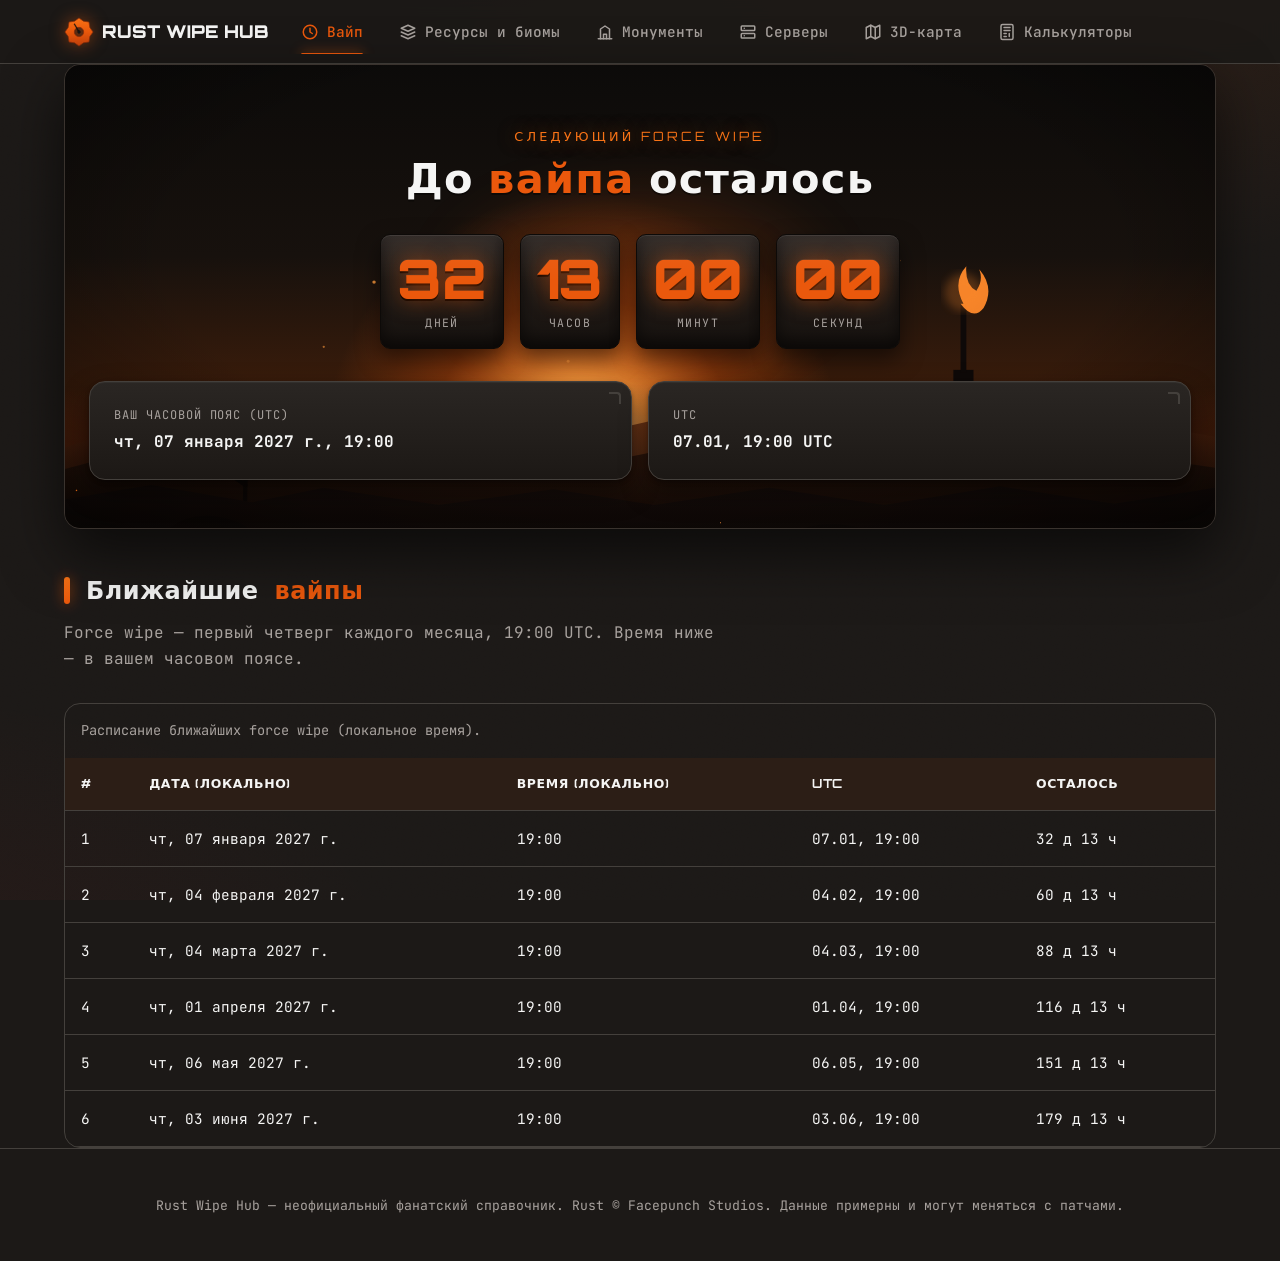
==== commit a5b1f3e9: "Premium visual pass: illustrated hero art, custom icon set, skeletons - assets/hero.svg: hand-coded " ====
--- a/index.html
+++ b/index.html
@@ -82,6 +82,8 @@
     <!-- ============ 1. ГЛАВНАЯ: СЧЁТЧИК ДО FORCE WIPE ============ -->
     <section class="panel is-active" id="panel-home" role="tabpanel" aria-labelledby="tab-home" tabindex="0">
       <div class="hero" id="hero">
+        <!-- Иллюстрированный задник (SVG-арт, сгенерирован кодом) -->
+        <div class="hero__art" aria-hidden="true"></div>
         <p class="hero__eyebrow">Следующий Force Wipe</p>
         <h1 class="hero__title">До <span class="accent">вайпа</span> осталось</h1>
 
--- a/style.css
+++ b/style.css
@@ -439,6 +439,14 @@
     0 24px 60px rgba(0,0,0,0.6);
 }
 .hero > * { position: relative; z-index: 2; }
+/* Иллюстрированный SVG-задник hero */
+.hero__art {
+  position: absolute; inset: 0; z-index: 0;
+  background: url("assets/hero.svg") center / cover no-repeat;
+  /* мягкая маска, чтобы арт растворялся к краям панели */
+  -webkit-mask-image: radial-gradient(120% 120% at 50% 40%, #000 60%, transparent 100%);
+          mask-image: radial-gradient(120% 120% at 50% 40%, #000 60%, transparent 100%);
+}
 /* Дрейфующие угли (искры) */
 .hero::before {
   content: ""; position: absolute; inset: -20%; z-index: 1; pointer-events: none;
@@ -570,6 +578,31 @@
   box-shadow: inset 0 0 60px rgba(0,0,0,0.6), inset 0 1px 0 rgba(255,255,255,0.05), 0 16px 40px rgba(0,0,0,0.5);
 }
 
+/* ---------- Фирменные иконки (SVG, код) ---------- */
+.ic { width: 22px; height: 22px; fill: none; stroke: var(--color-primary); stroke-width: 2;
+      stroke-linecap: round; stroke-linejoin: round; flex: 0 0 auto; }
+/* Плашка-иконка у биома */
+.biome-ic {
+  width: 46px; height: 46px; border-radius: 12px; flex: 0 0 auto;
+  display: inline-flex; align-items: center; justify-content: center;
+  background: linear-gradient(180deg, #2c2521, #1a1512);
+  border: 1px solid var(--color-border);
+  box-shadow: inset 0 1px 0 rgba(255,255,255,0.06), 0 4px 10px rgba(0,0,0,0.4);
+}
+.biome-ic .ic { width: 26px; height: 26px; }
+.biome-head { display: flex; align-items: center; gap: var(--space-md); margin-bottom: var(--space-md); }
+/* Иконка в ячейке ресурса */
+.res-name { display: flex; align-items: center; gap: var(--space-sm); }
+.res-name .ic { width: 20px; height: 20px; color: var(--color-secondary); stroke: var(--color-secondary); }
+
+/* ---------- Скелетон загрузки (сервера) ---------- */
+.sk-line {
+  height: 12px; border-radius: 6px;
+  background: linear-gradient(90deg, #241f1b 25%, #322a25 37%, #241f1b 63%);
+  background-size: 400% 100%; animation: shimmer 1.4s ease infinite;
+}
+@keyframes shimmer { from { background-position: 100% 0; } to { background-position: -100% 0; } }
+
 /* ---------- УВАЖЕНИЕ К prefers-reduced-motion ---------- */
 @media (prefers-reduced-motion: reduce) {
   *, *::before, *::after { animation-duration: 0.001ms !important; animation-iteration-count: 1 !important; transition-duration: 0.001ms !important; scroll-behavior: auto !important; }
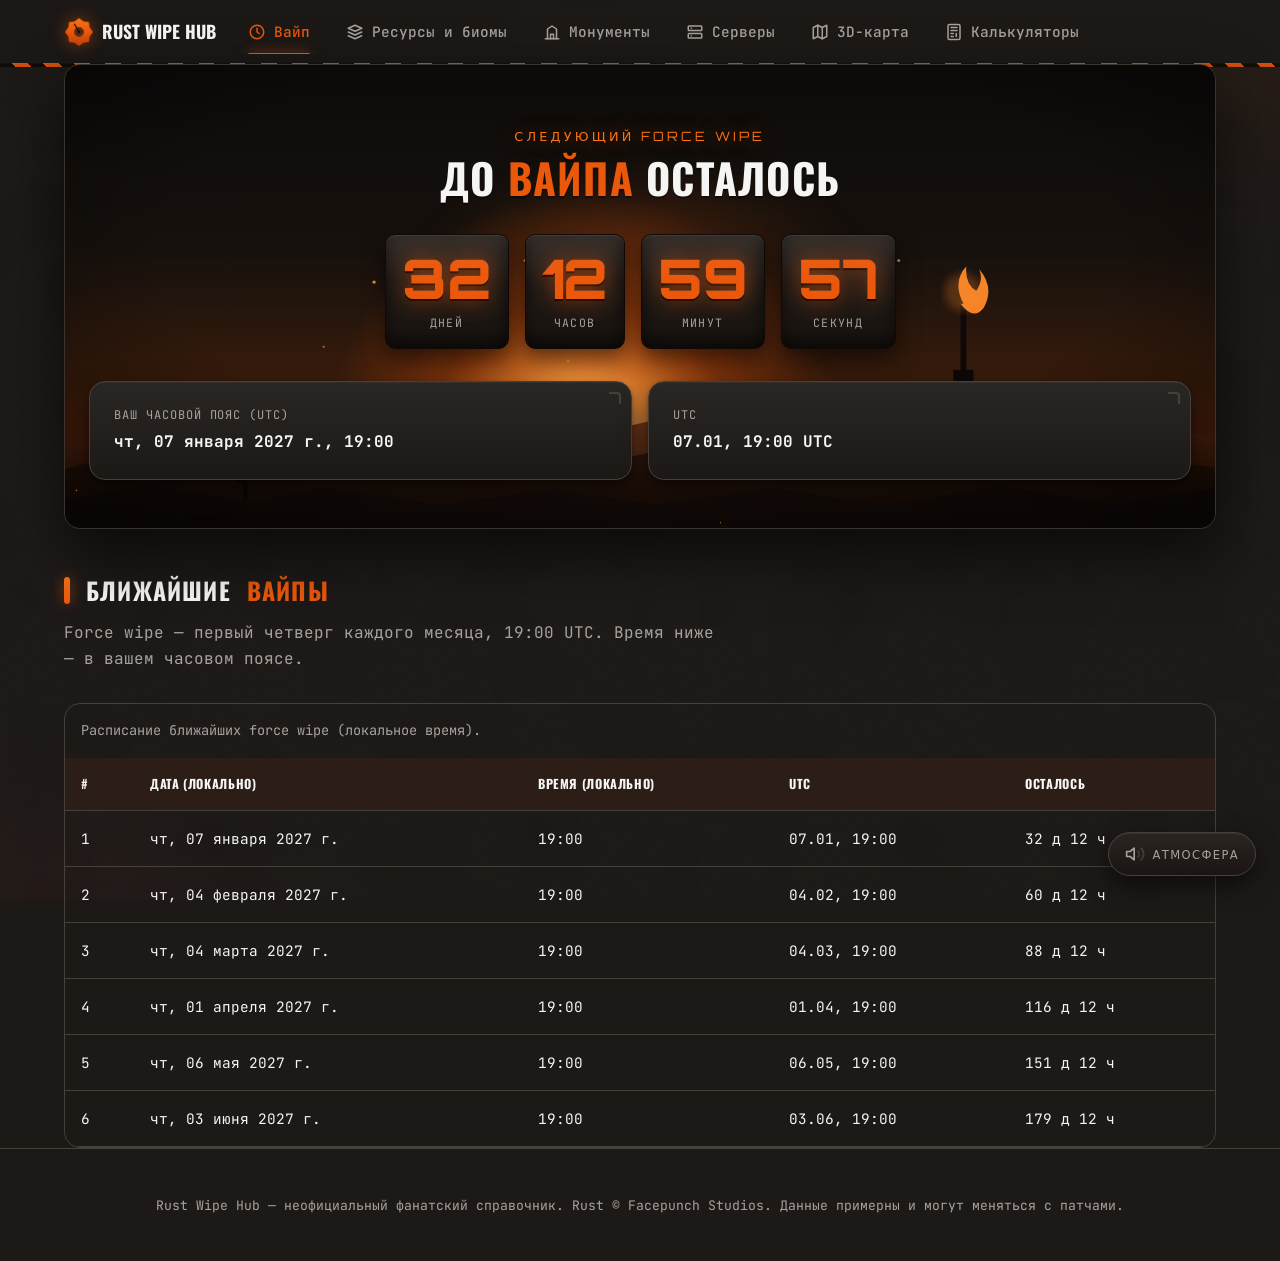
==== commit f6d6b382: "Grittier atmosphere: stencil type, rust grunge, hazard stripe, ambient audio - Display font -> Oswal" ====
--- a/index.html
+++ b/index.html
@@ -327,6 +327,14 @@
 
   </main>
 
+  <!-- Кнопка атмосферного звука (процедурный Web Audio, без внешних файлов) -->
+  <button id="ambient-toggle" class="ambient-btn" type="button" aria-pressed="false" aria-label="Включить атмосферный звук">
+    <svg class="ambient-ic" viewBox="0 0 24 24" fill="none" stroke="currentColor" stroke-width="2" stroke-linecap="round" stroke-linejoin="round" aria-hidden="true">
+      <path d="M11 5 6 9H2v6h4l5 4z"/><path class="wave" d="M15.5 8.5a5 5 0 0 1 0 7M19 5a9 9 0 0 1 0 14"/>
+    </svg>
+    <span class="ambient-label">Атмосфера</span>
+  </button>
+
   <footer class="footer">
     <div class="container">
       <p>Rust Wipe Hub — неофициальный фанатский справочник. Rust © Facepunch Studios. Данные примерны и могут меняться с патчами.</p>
--- a/style.css
+++ b/style.css
@@ -7,7 +7,7 @@
 ============================================================================= */
 
 /* Шрифты: Orbitron (заголовки/HUD) + JetBrains Mono (текст/данные/таймеры) */
-@import url('https://fonts.googleapis.com/css2?family=JetBrains+Mono:wght@400;500;700&family=Orbitron:wght@700;900&display=swap');
+@import url('https://fonts.googleapis.com/css2?family=JetBrains+Mono:wght@400;500;700&family=Oswald:wght@500;600;700&family=Orbitron:wght@700;900&display=swap');
 
 /* ---------- ТОКЕНЫ (единый источник правды) ---------- */
 :root {
@@ -55,8 +55,10 @@
   --shadow-lg: 0 12px 28px rgba(0,0,0,0.6);
   --shadow-glow: 0 0 0 1px rgba(234,88,12,0.4), 0 8px 24px rgba(234,88,12,0.15);
 
-  /* Типографика */
-  --font-display: 'Orbitron', system-ui, sans-serif;
+  /* Типографика: индустриальный стенсил-плакат (Oswald, есть кириллица) +
+     HUD-техно для цифр/меток (Orbitron) + моно для данных */
+  --font-display: 'Oswald', 'Impact', system-ui, sans-serif;
+  --font-hud: 'Orbitron', system-ui, sans-serif;
   --font-body: 'JetBrains Mono', ui-monospace, 'SFMono-Regular', monospace;
 
   /* Высота фиксированной шапки — для отступов якорей/контента */
@@ -89,6 +91,8 @@
   line-height: 1.15;
   margin: 0 0 var(--space-md);
 }
+/* Плакатный верхний регистр для крупных заголовков (стенсил-вайб) */
+h1, h2, .hero__title { text-transform: uppercase; letter-spacing: 0.05em; }
 
 a { color: var(--color-secondary); text-decoration: none; }
 a:hover { text-decoration: underline; }
@@ -260,7 +264,7 @@
   box-shadow: var(--shadow-lg);
 }
 .hero__eyebrow {
-  color: var(--color-secondary); font-family: var(--font-display);
+  color: var(--color-secondary); font-family: var(--font-hud);
   font-size: 0.8rem; letter-spacing: 0.25em; text-transform: uppercase;
   margin-bottom: var(--space-sm);
 }
@@ -279,7 +283,7 @@
   padding: var(--space-md);
 }
 .count-unit__num {
-  font-family: var(--font-display); font-weight: 900;
+  font-family: var(--font-hud); font-weight: 900;
   font-size: clamp(2rem, 7vw, 3.4rem); color: var(--color-primary);
   line-height: 1;
 }
@@ -422,8 +426,32 @@
   background-image: url("data:image/svg+xml,%3Csvg xmlns='http://www.w3.org/2000/svg' width='140' height='140'%3E%3Cfilter id='n'%3E%3CfeTurbulence type='fractalNoise' baseFrequency='0.85' numOctaves='2' stitchTiles='stitch'/%3E%3C/filter%3E%3Crect width='100%25' height='100%25' filter='url(%23n)'/%3E%3C/svg%3E");
   opacity: 0.045; mix-blend-mode: overlay;
 }
+/* Крупные ржавые разводы (грубая грануляция поверх зерна) */
+body::before {
+  content: ""; position: fixed; inset: 0; pointer-events: none; z-index: 1;
+  background-image: url("data:image/svg+xml,%3Csvg xmlns='http://www.w3.org/2000/svg' width='600' height='600'%3E%3Cfilter id='r'%3E%3CfeTurbulence type='fractalNoise' baseFrequency='0.012' numOctaves='4' stitchTiles='stitch'/%3E%3CfeColorMatrix values='0 0 0 0 0  0 0 0 0 0  0 0 0 0 0  0 0 0 -1.4 1'/%3E%3C/filter%3E%3Crect width='100%25' height='100%25' filter='url(%23r)'/%3E%3C/svg%3E");
+  background-size: 700px 700px; opacity: 0.10; mix-blend-mode: overlay;
+}
 /* Контент и шапка — над зерном */
 .nav, main, .footer { position: relative; z-index: 2; }
+
+/* Hazard-полоса под шапкой (стройка/опасность — вайб Rust) */
+.nav { position: sticky; }
+.nav::after {
+  content: ""; position: absolute; left: 0; right: 0; bottom: -4px; height: 4px;
+  background: repeating-linear-gradient(45deg, #100a06 0 11px, #ea580c 11px 22px);
+  opacity: 0.85;
+}
+
+/* Заклёпки по углам металлических карточек */
+.card {
+  background-image:
+    radial-gradient(circle at 11px 11px, rgba(255,255,255,0.10) 0 1.5px, rgba(0,0,0,0.5) 2px, transparent 3px),
+    radial-gradient(circle at calc(100% - 11px) 11px, rgba(255,255,255,0.10) 0 1.5px, rgba(0,0,0,0.5) 2px, transparent 3px),
+    radial-gradient(circle at 11px calc(100% - 11px), rgba(255,255,255,0.10) 0 1.5px, rgba(0,0,0,0.5) 2px, transparent 3px),
+    radial-gradient(circle at calc(100% - 11px) calc(100% - 11px), rgba(255,255,255,0.10) 0 1.5px, rgba(0,0,0,0.5) 2px, transparent 3px),
+    linear-gradient(180deg, #2a2623 0%, #221e1b 60%, #1c1815 100%);
+}
 
 /* ---------- HERO: металл + тлеющие угли ---------- */
 .hero {
@@ -595,6 +623,30 @@
 .res-name { display: flex; align-items: center; gap: var(--space-sm); }
 .res-name .ic { width: 20px; height: 20px; color: var(--color-secondary); stroke: var(--color-secondary); }
 
+/* ---------- Кнопка атмосферного звука ---------- */
+.ambient-btn {
+  position: fixed; right: var(--space-lg); bottom: var(--space-lg); z-index: 60;
+  display: inline-flex; align-items: center; gap: var(--space-sm);
+  padding: 10px 16px; min-height: 44px; cursor: pointer;
+  font-family: var(--font-hud); font-size: 0.72rem; letter-spacing: 0.12em; text-transform: uppercase;
+  color: var(--color-fg-muted);
+  background: linear-gradient(180deg, #2a2521, #1a1512);
+  border: 1px solid var(--color-border); border-radius: 999px;
+  box-shadow: inset 0 1px 0 rgba(255,255,255,0.06), 0 10px 24px rgba(0,0,0,0.5);
+  transition: color 200ms ease, border-color 200ms ease, box-shadow 200ms ease;
+}
+.ambient-btn:hover { color: var(--color-fg); border-color: var(--color-primary); }
+.ambient-btn .ambient-ic { width: 20px; height: 20px; flex: 0 0 auto; }
+.ambient-btn .wave { opacity: 0.25; transition: opacity 200ms ease; }
+/* Активное состояние — светится, «волны» пульсируют */
+.ambient-btn[aria-pressed="true"] {
+  color: var(--color-primary); border-color: var(--color-primary);
+  box-shadow: inset 0 1px 0 rgba(255,255,255,0.08), 0 0 0 1px rgba(234,88,12,0.4), 0 10px 28px rgba(234,88,12,0.25);
+}
+.ambient-btn[aria-pressed="true"] .wave { opacity: 1; animation: sound 1.6s ease-in-out infinite; }
+@keyframes sound { 0%,100% { opacity: 0.5; } 50% { opacity: 1; } }
+@media (max-width: 640px) { .ambient-btn .ambient-label { display: none; } .ambient-btn { padding: 12px; } }
+
 /* ---------- Скелетон загрузки (сервера) ---------- */
 .sk-line {
   height: 12px; border-radius: 6px;
